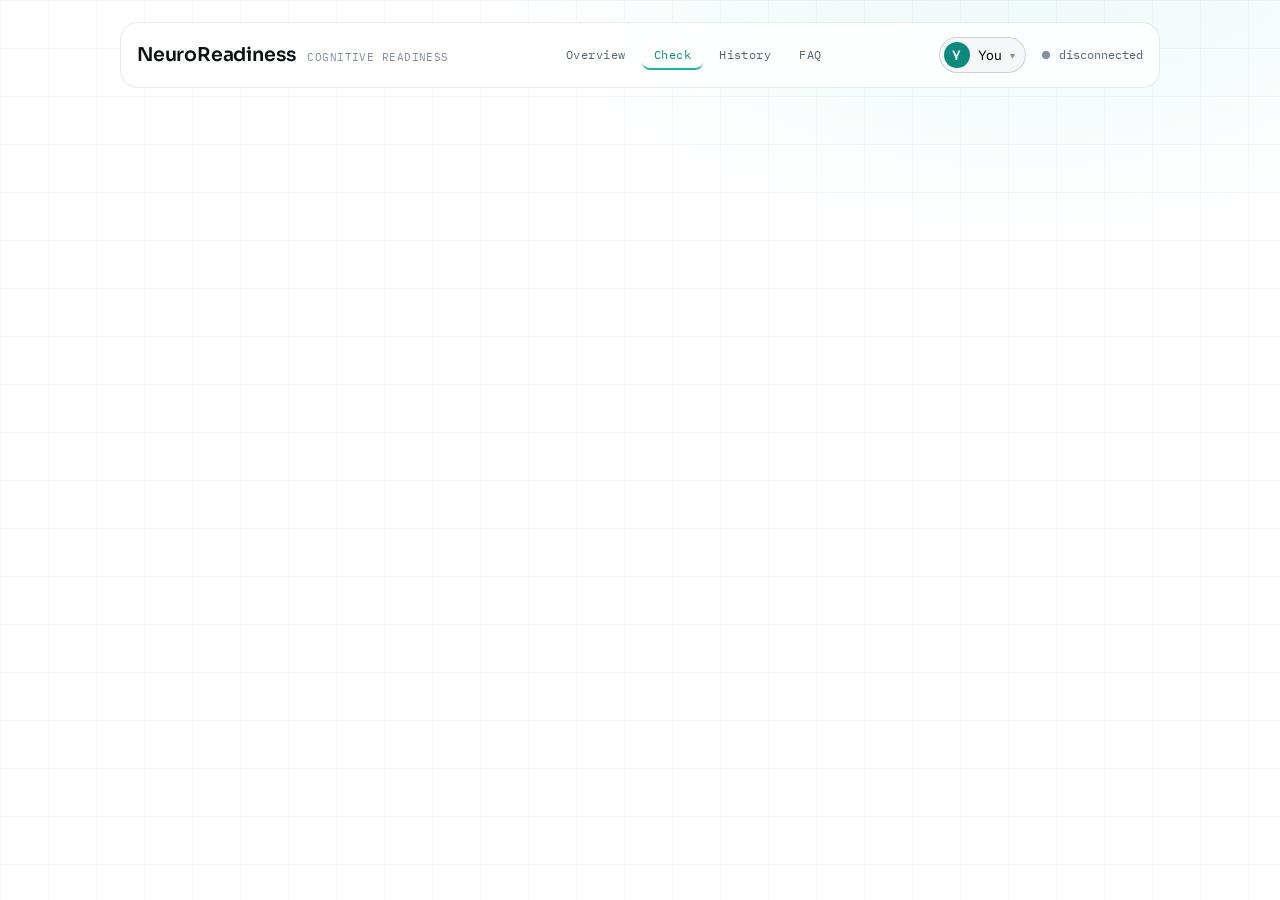
==== app.html @ 170d8a53 "Deploy: GSR arousal stream" ====
<!DOCTYPE html>
<html lang="en">
<head>
  <meta charset="UTF-8" />
  <meta name="viewport" content="width=device-width, initial-scale=1.0" />
  <title>NeuroReadiness — Readiness Check</title>
  <meta name="description" content="A browser cognitive-readiness instrument with three short tasks, physiological context, and a data-confidence gate. Not a medical device." />
  <link rel="preconnect" href="https://fonts.googleapis.com" />
  <link rel="preconnect" href="https://fonts.gstatic.com" crossorigin />
  <link href="https://fonts.googleapis.com/css2?family=Inter:wght@400;500;600&family=Sora:wght@500;600;700;800&family=IBM+Plex+Mono:wght@400;500&display=swap" rel="stylesheet" />
  <link rel="stylesheet" href="css/styles.css" />
  <!-- PWA: installable + offline. Harmless on file:// (SW only registers over http/https). -->
  <link rel="manifest" href="manifest.webmanifest" />
  <meta name="theme-color" content="#ffffff" />
  <link rel="icon" href="icons/icon.svg" type="image/svg+xml" />
  <link rel="apple-touch-icon" href="icons/icon.svg" />
  <meta name="apple-mobile-web-app-capable" content="yes" />
  <meta name="apple-mobile-web-app-status-bar-style" content="default" />
  <meta name="apple-mobile-web-app-title" content="NeuroReadiness" />
</head>
<body>
  <div class="app">

    <!-- Top bar -->
    <header class="topbar">
      <button class="brand" data-nav="overview" title="Overview">
        <h1>NeuroReadiness</h1>
        <span class="tag">cognitive readiness</span>
      </button>
      <nav class="topnav">
        <button class="nav-link" data-nav="overview">Overview</button>
        <button class="nav-link active" data-nav="check">Check</button>
        <button class="nav-link" data-nav="history">History</button>
        <button class="nav-link" data-nav="faq">FAQ</button>
      </nav>
      <div class="topbar-right">
        <div class="profile-ctl">
          <button class="profile-chip" id="profile-chip">
            <span class="avatar" id="profile-avatar">Y</span>
            <span class="profile-chip-name" id="profile-name">You</span>
            <span class="caret">▾</span>
          </button>
          <div class="profile-menu hidden" id="profile-menu">
            <div class="profile-menu-head">Who's being measured?</div>
            <div class="profile-list" id="profile-list"></div>
            <div class="profile-menu-actions">
              <button class="profile-menu-item" id="add-profile-btn">+ Add person</button>
              <button class="profile-menu-item" id="guest-mode-btn">Guest run · won't be saved</button>
            </div>
          </div>
        </div>
        <div class="sensor-status">
          <span class="sensor-dot" id="sensor-dot"></span>
          <span id="sensor-label">disconnected</span>
        </div>
      </div>
    </header>

    <!-- Live console (visible during capture + tasks) -->
    <section class="console hidden" id="console">
      <div class="wave-wrap">
        <span class="wave-label">PPG · AC component</span>
        <canvas id="wave"></canvas>
        <span class="motion-badge hidden" id="motion-badge">⚠ motion</span>
      </div>
      <div class="readouts">
        <div class="readout">
          <div class="r-label">Heart rate</div>
          <div class="r-value"><span id="live-hr">—</span><span class="r-unit">bpm</span></div>
        </div>
        <div class="readout">
          <div class="r-label">RMSSD proxy</div>
          <div class="r-value"><span id="live-rmssd">—</span><span class="r-unit">ms</span></div>
        </div>
        <div class="readout">
          <div class="r-label">Perfusion idx</div>
          <div class="r-value"><span id="live-pi">—</span><span class="r-unit">%</span></div>
        </div>
        <div class="readout">
          <div class="r-label">Arousal proxy</div>
          <div class="r-value"><span id="live-gsr">—</span><span class="r-unit">/100</span></div>
        </div>
        <div class="readout">
          <div class="r-label">Signal score</div>
          <div class="r-value"><span id="live-q">—</span><span class="r-unit">/100</span></div>
        </div>
        <div class="q-meter">
          <div class="r-label"><span>Data confidence (live)</span><button class="btn btn-ghost" id="sim-motion" style="padding:2px 10px;font-size:11px;">simulate motion</button></div>
          <div class="q-meter-track"><div class="q-meter-fill warn" id="q-meter-fill" style="width:0%"></div></div>
        </div>
      </div>
    </section>

    <!-- SCREEN: overview / landing -->
    <section class="screen hidden" id="screen-overview">
      <div class="hero">
        <div class="hero-eyebrow">cognitive-readiness instrument · runs in your browser</div>
        <h2 class="hero-title">Know whether your head is actually in the game.</h2>
        <p class="hero-lede">
          Three short cognitive tasks plus a pulse sensor, fused into readiness scores —
          and, before anything else, a <strong>data-confidence</strong> score that tells you
          how much to trust the rest. A number from a bad signal is worse than no number at all.
        </p>
        <div class="hero-actions">
          <button class="btn btn-primary" data-nav="check">Run a check</button>
          <button class="btn btn-ghost" data-nav="faq">How it works</button>
        </div>
        <div class="hero-note" id="source-privacy-note">No account, no upload: session data stays on your device.</div>
      </div>

      <div class="loop-grid">
        <div class="loop-card">
          <div class="loop-num">1</div>
          <h3>Check your fit</h3>
          <p>Place the sensor; the session refuses to start until the live signal holds clean for a few seconds. Bad placement never becomes a bad score.</p>
        </div>
        <div class="loop-card">
          <div class="loop-num">2</div>
          <h3>Run three tasks</h3>
          <p>PVT (reaction time), Stroop (inhibition), 2-back (working memory) — a few minutes total — while heart rate, an HRV proxy and electrodermal arousal context are captured.</p>
        </div>
        <div class="loop-card">
          <div class="loop-num">3</div>
          <h3>Read the trend</h3>
          <p>Scores save per person and chart over time against your own baseline. The value compounds: the more you log, the more it tells you about you.</p>
        </div>
      </div>

      <div class="thesis card">
        <h3>The honesty is the product</h3>
        <p>
          NeuroReadiness measures cognition and peripheral physiology. It does
          <strong>not</strong> measure cerebral blood flow, it is <strong>not a medical device</strong>,
          and it never claims either. When a signal is uncertain the interface visibly distrusts
          itself — the console desaturates and the waveform turns amber — and the confidence score
          drops rather than the app pretending. The experimental temple placement is superficial
          skin perfusion only, and is confidence-capped on purpose.
        </p>
        <button class="link-btn" data-nav="faq">Read what each test can and can't tell you →</button>
      </div>
    </section>

    <!-- SCREEN: setup -->
    <section class="screen hidden" id="screen-setup">
      <div class="card">
        <h2 class="screen-title">Set up a session</h2>
        <p class="screen-lede">
          NeuroReadiness benchmarks alertness, cognitive control and working memory with three short tasks,
          while PPG, motion and GSR data provide physiological context. Pick a sensor placement to begin.
          <strong id="source-mode-label">Simulated demo mode.</strong>
          <span id="source-mode-detail">Synthetic sensor data will demonstrate the complete workflow.</span>
        </p>

        <div class="mode-row">
          <button class="mode-btn" data-mode="finger">
            <div class="m-title">Finger PPG</div>
            <div class="m-desc">Standard placement. Strong, clean pulse signal — the reliable default.</div>
          </button>
          <button class="mode-btn" data-mode="temple">
            <div class="m-title">Temple PPG · experimental</div>
            <div class="m-desc">Forehead/temple placement. Weak superficial perfusion only — not cerebral blood flow.</div>
          </button>
        </div>

        <div class="warning hidden" id="temple-warning">
          <strong>Honesty note:</strong> temple/forehead PPG measures <em>superficial skin perfusion</em>, not
          cerebral blood flow. It is noisy and unvalidated, so the session caps data confidence accordingly.
          Included as an exploratory mode, clearly labelled.
        </div>

        <div class="subject-line" id="subject-line">
          Checking for <strong id="subject-name">You</strong>
          <button class="link-btn" id="subject-switch">switch person</button>
        </div>

        <div class="btn-row">
          <button class="btn btn-primary" id="connect-btn">Start demo &amp; check fit</button>
          <a class="btn btn-ghost" href="sensor-setup.html">Sensor setup</a>
        </div>
      </div>
    </section>

    <!-- SCREEN: fit check (signal-quality gate) -->
    <section class="screen hidden" id="screen-fit">
      <div class="card">
        <h2 class="screen-title">Check your fit</h2>
        <p class="screen-lede">
          Position the sensor and hold still. We only start once the signal is clean and stable —
          a readiness number from a bad signal is worse than no number at all.
        </p>

        <div class="fit-layout">
          <div class="placement-guide" id="placement-guide"></div>

          <div class="fit-gate-wrap">
            <div class="fit-status bad" id="fit-status">
              <div class="fit-status-dot"></div>
              <div class="fit-gate-label" id="fit-gate-label">Acquiring a clean signal…</div>
            </div>
            <div class="fit-gate-track"><div class="fit-gate-fill" id="fit-gate-fill" style="width:0%"></div></div>
            <p class="fit-hint">Watch the waveform above — it turns amber and the console dims when the signal can't be trusted.</p>
          </div>
        </div>

        <div class="btn-row">
          <button class="btn btn-primary" id="fit-continue" disabled>Start baseline</button>
          <button class="btn btn-ghost" id="fit-back">Back</button>
        </div>
      </div>
    </section>

    <!-- SCREEN: baseline -->
    <section class="screen hidden" id="screen-baseline">
      <div class="card">
        <h2 class="screen-title">Resting baseline</h2>
        <p class="screen-lede">
          Sit still and breathe normally while we capture a resting reference. The cognitive tasks are
          later compared against this to estimate physiological load. Keep the sensor steady.
        </p>

        <div class="field-row">
          <label for="baseline-dur">Baseline duration</label>
          <select id="baseline-dur">
            <option value="15">15 s (quick demo)</option>
            <option value="30">30 s</option>
            <option value="60" selected>60 s (full)</option>
          </select>
        </div>

        <div class="baseline-wrap">
          <div class="baseline-ring" id="baseline-ring">
            <div class="inner">
              <div>
                <div class="count" id="baseline-count">60</div>
                <div class="count-label">seconds</div>
              </div>
            </div>
          </div>
          <div class="btn-row">
            <button class="btn btn-primary" id="baseline-start">Start baseline</button>
            <button class="btn btn-ghost" id="baseline-skip">Skip to tasks</button>
          </div>
        </div>
      </div>
    </section>

    <!-- SCREEN: tasks -->
    <section class="screen hidden" id="screen-tasks">
      <div class="task-progress">
        <div class="task-pips">
          <div class="task-pip"></div>
          <div class="task-pip"></div>
          <div class="task-pip"></div>
        </div>
        <span id="task-phase">Preparing…</span>
      </div>
      <div class="task-stage" id="task-stage"></div>
    </section>

    <!-- SCREEN: results -->
    <section class="screen hidden" id="screen-results">
      <div class="card">
        <h2 class="screen-title">Readiness summary</h2>
        <p class="screen-lede">Heuristic readouts from this session. Read the confidence panel first — it gates everything below it.</p>

        <div class="confidence-panel warn" id="confidence-panel">
          <div class="confidence-figure">
            <div class="big" id="confidence-value">—</div>
            <div class="lbl">data confidence</div>
          </div>
          <div class="confidence-body">
            <h3>How much to trust this session</h3>
            <div class="why" id="confidence-why">—</div>
            <ul id="confidence-notes"></ul>
          </div>
        </div>

        <div class="context-panel hidden" id="arousal-context">
          <div class="context-kicker">Experimental context · electrodermal arousal</div>
          <div class="context-text" id="arousal-context-text">—</div>
        </div>

        <div class="score-grid" id="score-grid"></div>

        <div class="save-row" id="save-row">
          <div class="save-status" id="save-status">Saved to <span id="save-profile">history</span></div>
          <div class="tag-picker" id="tag-picker">
            <span class="tag-label">Tag this session:</span>
            <button class="tag-chip" data-tag="good sleep">good sleep</button>
            <button class="tag-chip" data-tag="slept badly">slept badly</button>
            <button class="tag-chip" data-tag="caffeine">caffeine</button>
            <button class="tag-chip" data-tag="post-workout">post-workout</button>
            <button class="tag-chip" data-tag="stressed">stressed</button>
          </div>
        </div>

        <div class="results-footer">
          <span id="session-stats">—</span>
          <div class="btn-row">
            <button class="btn" id="export-btn">Export CSV</button>
            <button class="btn" id="view-history-btn">View history</button>
            <button class="btn btn-primary" id="restart-btn">New session</button>
          </div>
        </div>

        <div class="disclaimer">
          <strong>Not a medical device.</strong> NeuroReadiness produces heuristic performance proxies from
          reaction-time tasks and photoplethysmography. It does not measure cerebral blood flow, diagnose any
          condition, or provide medical advice. Scores are relative indicators for self-tracking and product
          exploration only. Temple-mode PPG reflects superficial perfusion, not brain hemodynamics. GSR is an
          electrodermal arousal proxy, not an emotion reader or stress diagnosis.
        </div>
      </div>
    </section>

    <!-- SCREEN: history -->
    <section class="screen hidden" id="screen-history">
      <div class="card">
        <div class="history-top">
          <div>
            <h2 class="screen-title">History</h2>
            <p class="history-sub"><span id="history-profile">—</span> · <span id="history-count">—</span></p>
          </div>
          <div class="btn-row">
            <button class="btn btn-ghost" id="history-export">Export data</button>
            <button class="btn btn-ghost" id="history-import-btn">Import</button>
            <input type="file" id="history-import" accept="application/json" class="hidden" />
            <button class="btn btn-ghost" id="history-clear">Clear all</button>
          </div>
        </div>

        <div id="history-empty" class="history-empty hidden">
          <p>No sessions recorded yet.</p>
          <p class="muted">Run a check and your readiness will start charting here — daily use builds your personal baseline.</p>
          <button class="btn btn-primary" id="history-start-check">Run your first check</button>
        </div>

        <div id="history-content" class="hidden">
          <div class="headline">
            <div class="headline-main">
              <div class="headline-value" id="headline-value">—</div>
              <div class="headline-label">readiness</div>
            </div>
            <div class="headline-info">
              <div class="headline-delta neutral" id="headline-delta">—</div>
              <div class="headline-when" id="headline-when">—</div>
            </div>
          </div>

          <div class="chart-wrap">
            <div class="chart-header">
              <div class="metric-tabs" id="metric-tabs"></div>
              <span class="chart-better" id="chart-better"></span>
            </div>
            <div id="history-chart"></div>
          </div>

          <h3 class="log-title">Session log</h3>
          <div class="history-log" id="history-log"></div>
        </div>
      </div>
    </section>

    <!-- SCREEN: FAQ / about the science -->
    <section class="screen hidden" id="screen-faq">
      <div class="card">
        <h2 class="screen-title">FAQ &amp; about the science</h2>
        <p class="screen-lede">What each test measures, what it categorically can't do, and why this is built the way it is.</p>

        <div class="faq">
          <details open>
            <summary>What does it actually measure?</summary>
            <p>Three cognitive tasks and two physiological proxies:</p>
            <ul>
              <li><strong>PVT</strong> (psychomotor vigilance) — reaction time and sustained attention; lapses are the classic fatigue signature.</li>
              <li><strong>Stroop</strong> — response inhibition / cognitive control, from the slowdown on incongruent colour-word trials.</li>
              <li><strong>2-back</strong> — working memory, scored as d′ (sensitivity), so guessing doesn't inflate it.</li>
              <li><strong>Heart rate &amp; RMSSD proxy</strong> — from PPG inter-beat intervals. On PPG this is strictly <em>pulse-rate variability</em>, so it's labelled "proxy" throughout.</li>
              <li><strong>Electrodermal arousal</strong> — from the GSR sensor. It helps separate fatigue-like dips from elevated sympathetic activation, but it is not emotion detection.</li>
            </ul>
          </details>

          <details>
            <summary>What can it <em>not</em> do?</summary>
            <p>
              It does not measure cerebral blood flow, brain activity, or anything neurological.
              It is <strong>not a medical device</strong>: no diagnosis, no medical advice. Scores are
              relative, heuristic indicators for self-tracking and product exploration — useful against
              your own history, not as a clinical number.
            </p>
          </details>

          <details>
            <summary>What's the "temple" placement, and why is it capped?</summary>
            <p>
              An experimental forehead/temple sensor position. Even there, PPG reflects
              <strong>superficial skin perfusion only</strong> — not brain hemodynamics. It is noisier and
              unvalidated, so the app lowers data confidence for temple sessions rather than overclaiming.
              It's included, clearly labelled, because honest exploration beats a hidden limitation.
            </p>
          </details>

          <details>
            <summary>Why an active test instead of passive tracking?</summary>
            <p>
              Passive wearables infer state while you do nothing. An active check measures the thing you
              actually care about — current performance — directly, and gives a clean, repeatable
              baseline-vs-load comparison in a few minutes. It's a deliberate instrument reading, not an
              ambient guess.
            </p>
          </details>

          <details>
            <summary>What is the data-confidence score?</summary>
            <p>
              The score that gates all the others. It folds in signal quality, motion-clean fraction,
              task completion, and placement mode. A readiness number from a bad signal is worse than no
              number, so the interface shows when it distrusts its own data — the live console desaturates
              and the waveform turns amber the moment perfusion drops or motion is detected.
            </p>
          </details>

          <details>
            <summary>Where does my data go?</summary>
            <p>
              Nowhere. Everything is stored locally in your browser (IndexedDB), per person. There is no
              account and no upload. You can export or import your history as JSON for backup or device
              migration from the History page. Storage is unreliable on <code>file://</code>, so the hosted
              (and installable) version is the real home for a stateful, daily product.
            </p>
          </details>

          <details>
            <summary>Can I install it?</summary>
            <p>
              Yes — it's a PWA. On the hosted version your browser will offer "Install" (or "Add to Home
              Screen"); it then runs offline with its own icon, no app store, no fee. The
              double-click-the-file demo still works for a quick look, just without reliable storage.
            </p>
          </details>
        </div>

        <div class="disclaimer">
          <strong>Not a medical device.</strong> NeuroReadiness produces heuristic performance proxies from
          reaction-time tasks and photoplethysmography. It does not measure cerebral blood flow, diagnose any
          condition, or provide medical advice. Electrodermal data is an arousal proxy only.
        </div>

        <div class="btn-row">
          <button class="btn btn-primary" data-nav="check">Run a check</button>
        </div>
      </div>
    </section>

  </div>

  <!-- Classic scripts share the global NR namespace; no build step. -->
  <script src="js/util.js"></script>
  <script src="js/sensor.js"></script>
  <script src="js/ppg.js"></script>
  <script src="js/motion.js"></script>
  <script src="js/gsr.js"></script>
  <script src="js/tasks.js"></script>
  <script src="js/scores.js"></script>
  <script src="js/csv.js"></script>
  <script src="js/store.js"></script>
  <script src="js/history.js"></script>
  <script src="js/app.js"></script>

  <!-- PWA service worker. Only registers over http/https (a secure context),
       so the file:// double-click demo is unaffected. -->
  <script>
    if ("serviceWorker" in navigator && location.protocol.startsWith("http")) {
      window.addEventListener("load", () => {
        navigator.serviceWorker.register("sw.js").catch((e) =>
          console.warn("[NR] service worker registration failed", e)
        );
      });
    }
  </script>
</body>
</html>
---- css/styles.css ----
/* =============================================================
   NeuroReadiness — styles.css
   Light premium-instrument direction shared with the marketing site.
   Palette is a tight functional system: teal = trusted signal, blue =
   physiology accent, amber = uncertain signal quality, red = errors.
   Type: Sora (display), Inter (UI), IBM Plex Mono (numeric readouts).
   Signature: the live console desaturates + the trace turns amber the
   moment signal quality drops. The UI shows when it distrusts itself.
   ============================================================= */

:root {
  --bg: #ffffff;
  --bg-2: #f5f7f9;
  --bg-3: #eef2f5;
  --panel: #ffffff;
  --panel-2: #f5f7f9;
  --line: rgba(12, 17, 22, 0.09);
  --line-strong: rgba(12, 17, 22, 0.16);
  --ink: #0c1116;
  --ink-2: #1f2a33;
  --muted: #56636e;
  --muted-2: #828f9b;
  --teal: #14b8a6;
  --teal-ink: #0d8a7d;
  --teal-deep: #0b6e63;
  --teal-dim: rgba(20, 184, 166, 0.12);
  --blue: #2563eb;
  --blue-dim: rgba(37, 99, 235, 0.10);
  --amber: #b45f06;
  --amber-bright: #d97706;
  --amber-dim: rgba(217, 119, 6, 0.12);
  --red: #c0362c;
  --red-dim: rgba(192, 54, 44, 0.12);
  --radius: 16px;
  --mono: "IBM Plex Mono", ui-monospace, "SF Mono", Menlo, monospace;
  --display: "Sora", system-ui, sans-serif;
  --body: "Inter", system-ui, -apple-system, sans-serif;
}

* { box-sizing: border-box; margin: 0; padding: 0; }

html { -webkit-text-size-adjust: 100%; }

body {
  font-family: var(--body);
  background:
    radial-gradient(900px 560px at 80% -12%, rgba(20, 184, 166, 0.10), transparent 62%),
    linear-gradient(rgba(12, 17, 22, 0.035) 1px, transparent 1px),
    linear-gradient(90deg, rgba(12, 17, 22, 0.035) 1px, transparent 1px),
    var(--bg);
  background-size: auto, 48px 48px, 48px 48px, auto;
  color: var(--ink);
  min-height: 100vh;
  line-height: 1.5;
  -webkit-font-smoothing: antialiased;
}

.hidden { display: none !important; }
.muted { color: var(--muted); }

kbd {
  font-family: var(--mono);
  font-size: 0.82em;
  background: var(--bg-2);
  border: 1px solid var(--line-strong);
  border-bottom-width: 2px;
  border-radius: 5px;
  padding: 1px 6px;
  color: var(--ink);
}

/* ---- Shell --------------------------------------------------------------- */
.app {
  max-width: 1080px;
  margin: 0 auto;
  padding: 22px 20px 60px;
}

.topbar {
  display: flex;
  align-items: center;
  justify-content: space-between;
  background: rgba(255, 255, 255, 0.84);
  backdrop-filter: saturate(180%) blur(14px);
  -webkit-backdrop-filter: saturate(180%) blur(14px);
  border: 1px solid var(--line);
  border-radius: 18px;
  padding: 14px 16px;
  border-bottom: 1px solid var(--line);
  margin-bottom: 26px;
  flex-wrap: wrap;
  gap: 12px;
}

.brand { display: flex; align-items: baseline; gap: 12px; background: none; border: none; padding: 0; cursor: pointer; text-align: left; color: inherit; }
.brand:hover h1 { color: var(--teal-ink); }
.brand h1 {
  font-family: var(--display);
  font-size: 19px;
  font-weight: 600;
  letter-spacing: -0.01em;
}
.brand .tag {
  font-family: var(--mono);
  font-size: 11px;
  color: var(--muted-2);
  letter-spacing: 0.04em;
  text-transform: uppercase;
}

.sensor-status {
  display: flex;
  align-items: center;
  gap: 9px;
  font-family: var(--mono);
  font-size: 12px;
  color: var(--muted);
}
.sensor-dot {
  width: 8px; height: 8px; border-radius: 50%;
  background: var(--muted-2);
  box-shadow: 0 0 0 0 transparent;
  transition: all 0.3s;
}
.sensor-dot.on {
  background: var(--teal);
  box-shadow: 0 0 0 4px var(--teal-dim);
  animation: pulse 2s infinite;
}
@keyframes pulse {
  0%, 100% { opacity: 1; } 50% { opacity: 0.5; }
}

/* ---- Live console -------------------------------------------------------- */
.console {
  background: rgba(255, 255, 255, 0.94);
  border: 1px solid var(--line);
  border-radius: var(--radius);
  padding: 16px;
  margin-bottom: 26px;
  display: grid;
  grid-template-columns: 1.6fr 1fr;
  gap: 16px;
  position: relative;
  box-shadow: 0 1px 2px rgba(12,17,22,0.04), 0 26px 60px -34px rgba(12,17,22,0.30);
  transition: filter 0.4s, opacity 0.4s, border-color 0.3s, box-shadow 0.3s;
}
/* SIGNATURE: low confidence desaturates the whole console. */
.console.low-confidence {
  filter: saturate(0.42);
  border-color: rgba(217, 119, 6, 0.44);
  box-shadow: 0 1px 2px rgba(12,17,22,0.04), 0 24px 56px -34px rgba(217,119,6,0.38);
}
.console.low-confidence::after {
  content: "LOW SIGNAL CONFIDENCE";
  position: absolute; top: 10px; right: 14px;
  font-family: var(--mono); font-size: 10px; letter-spacing: 0.12em;
  color: var(--amber); opacity: 0.95;
}

.wave-wrap { position: relative; }
.wave-wrap .wave-label {
  position: absolute; top: 8px; left: 10px;
  font-family: var(--mono); font-size: 10px; letter-spacing: 0.1em;
  color: var(--muted-2); text-transform: uppercase;
}
#wave {
  width: 100%; height: 180px; display: block;
  background:
    linear-gradient(rgba(12,17,22,0.035) 1px, transparent 1px),
    linear-gradient(90deg, rgba(12,17,22,0.035) 1px, transparent 1px),
    var(--bg);
  background-size: 36px 36px;
  border-radius: 10px;
  border: 1px solid var(--line);
}
.motion-badge {
  position: absolute; bottom: 10px; left: 10px;
  font-family: var(--mono); font-size: 10px; letter-spacing: 0.08em;
  color: var(--amber); background: var(--amber-dim);
  border: 1px solid var(--amber); border-radius: 6px;
  padding: 2px 7px;
}

.readouts { display: grid; grid-template-columns: 1fr 1fr; gap: 10px; align-content: start; }
.readout {
  background: var(--panel);
  border: 1px solid var(--line);
  border-radius: 10px;
  padding: 11px 12px;
}
.readout .r-label {
  font-family: var(--mono); font-size: 10px; letter-spacing: 0.07em;
  color: var(--muted); text-transform: uppercase;
}
.readout .r-value {
  font-family: var(--mono); font-size: 26px; font-weight: 500;
  margin-top: 2px; line-height: 1;
}
.readout .r-unit { font-size: 12px; color: var(--muted); margin-left: 3px; }

.q-meter {
  grid-column: 1 / -1;
  background: var(--panel);
  border: 1px solid var(--line);
  border-radius: 10px;
  padding: 11px 12px;
}
.q-meter .r-label { display: flex; justify-content: space-between; }
.q-meter-track {
  height: 8px; border-radius: 4px;
  background: var(--bg-3);
  margin-top: 9px; overflow: hidden;
}
.q-meter-fill { height: 100%; border-radius: 4px; transition: width 0.3s, background 0.3s; }
.q-meter-fill.good { background: var(--teal); }
.q-meter-fill.warn { background: var(--amber); }
.q-meter-fill.bad { background: var(--red); }

/* ---- Cards / screens ----------------------------------------------------- */
.card {
  background: var(--panel);
  border: 1px solid var(--line);
  border-radius: var(--radius);
  padding: 30px;
  box-shadow: 0 1px 2px rgba(12,17,22,0.04), 0 24px 54px -38px rgba(12,17,22,0.30);
}
.screen { animation: fade 0.4s ease; }
@keyframes fade { from { opacity: 0; transform: translateY(6px); } to { opacity: 1; transform: none; } }

h2.screen-title {
  font-family: var(--display);
  font-size: 26px; font-weight: 600; letter-spacing: -0.015em;
  margin-bottom: 8px;
}
.screen-lede { color: var(--muted); max-width: 62ch; margin-bottom: 26px; }

/* Setup */
.mode-row { display: flex; gap: 12px; margin-bottom: 14px; flex-wrap: wrap; }
.mode-btn {
  flex: 1; min-width: 200px;
  text-align: left; cursor: pointer;
  background: var(--panel);
  border: 1px solid var(--line);
  border-radius: 12px;
  padding: 16px;
  color: var(--ink);
  transition: border-color 0.2s, background 0.2s;
}
.mode-btn:hover { border-color: var(--line-strong); }
.mode-btn.active { border-color: var(--teal); background: var(--teal-dim); }
.mode-btn .m-title { font-family: var(--display); font-weight: 600; font-size: 15px; }
.mode-btn .m-desc { font-size: 12.5px; color: var(--muted); margin-top: 4px; }

.warning {
  background: var(--amber-dim);
  border: 1px solid var(--amber);
  border-radius: 10px;
  padding: 12px 14px;
  font-size: 13px;
  color: var(--ink-2);
  margin-bottom: 22px;
}
.warning strong { color: var(--amber); }

.field-row { display: flex; align-items: center; gap: 12px; margin: 18px 0 26px; }
.field-row label { font-size: 13.5px; color: var(--muted); }
select {
  font-family: var(--mono); font-size: 13px;
  background: var(--panel); color: var(--ink);
  border: 1px solid var(--line-strong); border-radius: 8px;
  padding: 8px 12px;
}

/* Buttons */
.btn {
  font-family: var(--body); font-size: 14px; font-weight: 600;
  border: 1px solid var(--line-strong); border-radius: 10px;
  padding: 12px 22px; cursor: pointer;
  background: var(--panel); color: var(--ink);
  transition: transform 0.1s, border-color 0.2s, background 0.2s;
}
.btn:hover { border-color: var(--teal-ink); }
.btn:active { transform: translateY(1px); }
.btn:disabled { opacity: 0.4; cursor: not-allowed; }
.btn-primary { background: var(--teal-ink); color: #fff; border-color: var(--teal-ink); box-shadow: 0 6px 18px rgba(13,138,125,0.24); }
.btn-primary:hover { background: var(--teal-deep); border-color: var(--teal-deep); }
.btn-ghost { background: transparent; }
.btn-row { display: flex; gap: 12px; flex-wrap: wrap; margin-top: 8px; }

/* Baseline */
.baseline-wrap { display: flex; flex-direction: column; align-items: center; gap: 22px; padding: 14px 0; }
.baseline-ring {
  width: 180px; height: 180px; border-radius: 50%;
  display: grid; place-items: center;
  background: conic-gradient(var(--teal) 0%, var(--bg-3) 0%);
}
.baseline-ring .inner {
  width: 150px; height: 150px; border-radius: 50%;
  background: var(--panel);
  display: grid; place-items: center; text-align: center;
}
.baseline-ring .count { font-family: var(--mono); font-size: 44px; line-height: 1; }
.baseline-ring .count-label { font-family: var(--mono); font-size: 11px; color: var(--muted); letter-spacing: 0.08em; }

/* ---- Task stage ---------------------------------------------------------- */
.task-progress { display: flex; align-items: center; gap: 14px; margin-bottom: 20px; }
.task-pips { display: flex; gap: 6px; }
.task-pip { width: 28px; height: 4px; border-radius: 2px; background: var(--line-strong); transition: background 0.3s; }
.task-pip.active { background: var(--teal); }
.task-pip.done { background: var(--teal); opacity: 0.5; }
#task-phase { font-family: var(--mono); font-size: 12px; color: var(--muted); letter-spacing: 0.04em; }

.task-stage {
  min-height: 420px;
  display: grid; place-items: center;
  background: var(--panel);
  border: 1px solid var(--line);
  border-radius: var(--radius);
  padding: 30px;
  position: relative;
}

.task-instructions { max-width: 52ch; text-align: center; }
.task-instructions h3 { font-family: var(--display); font-size: 22px; margin-bottom: 14px; }
.task-instructions .task-body { color: var(--muted); margin-bottom: 26px; }
.task-instructions .task-body p { margin-bottom: 10px; }

.countdown { font-family: var(--mono); font-size: 96px; color: var(--teal); animation: pop 0.65s ease; }
@keyframes pop { from { transform: scale(0.6); opacity: 0; } to { transform: scale(1); opacity: 1; } }

.task-counter { position: absolute; bottom: 16px; right: 20px; font-family: var(--mono); font-size: 12px; color: var(--muted-2); }

/* PVT */
.pvt-arena { width: 100%; height: 100%; display: grid; place-items: center; cursor: pointer; outline: none; }
.pvt-counter {
  font-family: var(--mono); font-size: 70px; font-weight: 500;
  width: 320px; height: 200px; border-radius: 16px;
  display: grid; place-items: center;
  border: 2px solid var(--line-strong);
  color: var(--muted-2);
  transition: all 0.15s;
}
.pvt-counter.waiting { font-size: 40px; }
.pvt-counter.active { border-color: var(--teal); color: var(--teal-ink); background: var(--teal-dim); }
.pvt-counter.lapse { border-color: var(--red); color: var(--red); background: var(--red-dim); }
.pvt-counter.error { border-color: var(--red); color: var(--red); background: var(--red-dim); font-size: 40px; }

/* Stroop */
.stroop-arena { width: 100%; display: grid; place-items: center; gap: 34px; }
.stroop-word { font-family: var(--display); font-size: 78px; font-weight: 700; letter-spacing: 0.02em; }
.stroop-options { display: grid; grid-template-columns: repeat(4, 1fr); gap: 12px; width: 100%; max-width: 520px; }
.stroop-btn {
  font-family: var(--body); font-weight: 600; font-size: 14px;
  padding: 16px 10px; border-radius: 10px; cursor: pointer;
  background: var(--panel-2); color: var(--ink);
  border: 1px solid var(--line-strong);
  display: flex; flex-direction: column; align-items: center; gap: 8px;
  transition: all 0.15s;
}
.stroop-btn .key {
  font-family: var(--mono); font-size: 11px; color: var(--muted);
  border: 1px solid var(--line); border-radius: 4px; padding: 1px 6px;
}
.stroop-btn:hover { border-color: var(--line-strong); transform: translateY(-1px); }
.stroop-btn.correct { border-color: var(--teal); background: var(--teal-dim); }
.stroop-btn.wrong { border-color: var(--red); background: var(--red-dim); }

/* 2-back */
.nback-arena { width: 100%; display: grid; place-items: center; gap: 34px; }
.nback-letter {
  font-family: var(--mono); font-size: 120px; font-weight: 500;
  width: 200px; height: 200px; border-radius: 18px;
  display: grid; place-items: center;
  border: 2px solid var(--line-strong);
  transition: all 0.12s;
}
.nback-letter.pressed { border-color: var(--teal); background: var(--teal-dim); color: var(--teal-ink); }

/* ---- Results ------------------------------------------------------------- */
.confidence-panel {
  border-radius: var(--radius);
  border: 1px solid var(--line-strong);
  padding: 22px 24px;
  margin-bottom: 24px;
  display: grid;
  grid-template-columns: auto 1fr;
  gap: 24px;
  align-items: center;
}
.confidence-panel.good { background: var(--teal-dim); border-color: var(--teal); }
.confidence-panel.warn { background: var(--amber-dim); border-color: var(--amber); }
.confidence-panel.bad { background: var(--red-dim); border-color: var(--red); }
.confidence-figure { text-align: center; }
.confidence-figure .big { font-family: var(--mono); font-size: 58px; line-height: 1; font-weight: 500; }
.confidence-figure .lbl { font-family: var(--mono); font-size: 10px; letter-spacing: 0.1em; color: var(--muted); text-transform: uppercase; }
.confidence-body h3 { font-family: var(--display); font-size: 17px; margin-bottom: 4px; }
.confidence-body .why { font-family: var(--mono); font-size: 12px; color: var(--muted); margin-bottom: 8px; }
.confidence-body ul { list-style: none; display: flex; flex-direction: column; gap: 3px; }
.confidence-body li { font-size: 13px; color: var(--ink); padding-left: 16px; position: relative; }
.confidence-body li::before { content: "›"; position: absolute; left: 2px; color: var(--muted); }

.score-grid { display: grid; grid-template-columns: repeat(2, 1fr); gap: 14px; margin-bottom: 24px; }
.context-panel {
  border: 1px solid rgba(37,99,235,0.24);
  background: var(--blue-dim);
  border-radius: 12px;
  padding: 15px 18px;
  margin: -4px 0 20px;
}
.context-kicker {
  font-family: var(--mono);
  font-size: 10px;
  letter-spacing: 0.08em;
  text-transform: uppercase;
  color: var(--blue);
  margin-bottom: 5px;
}
.context-text { font-size: 13.5px; color: var(--ink-2); line-height: 1.55; }
.score-card {
  background: var(--panel);
  border: 1px solid var(--line);
  border-left-width: 3px;
  border-radius: 12px;
  padding: 16px 18px;
}
.score-card.good { border-left-color: var(--teal); }
.score-card.warn { border-left-color: var(--muted-2); }
.score-card.bad { border-left-color: var(--red); }
.score-card.na { border-left-color: var(--muted-2); }
.score-card-head { display: flex; justify-content: space-between; align-items: baseline; }
.score-label { font-family: var(--display); font-weight: 600; font-size: 15px; }
.score-sub { font-family: var(--mono); font-size: 10px; color: var(--muted-2); letter-spacing: 0.04em; }
.score-value { font-family: var(--mono); font-size: 42px; font-weight: 500; line-height: 1.1; margin: 8px 0; }
.score-max { font-size: 15px; color: var(--muted-2); }
.score-bar { height: 5px; background: var(--bg-3); border-radius: 3px; overflow: hidden; }
.score-bar-fill { height: 100%; background: var(--teal); border-radius: 3px; }
.score-card.warn .score-bar-fill { background: var(--muted-2); }
.score-card.bad .score-bar-fill { background: var(--red); }
.score-why { font-family: var(--mono); font-size: 11.5px; color: var(--muted); margin-top: 10px; }

.results-footer {
  display: flex; align-items: center; justify-content: space-between;
  gap: 16px; flex-wrap: wrap;
  padding-top: 20px; border-top: 1px solid var(--line);
}
#session-stats { font-family: var(--mono); font-size: 12px; color: var(--muted-2); }

.disclaimer {
  margin-top: 26px;
  font-size: 12px; color: var(--muted-2); line-height: 1.6;
  border: 1px dashed var(--line-strong); border-radius: 10px; padding: 14px 16px;
}
.disclaimer strong { color: var(--ink-2); }

/* ---- Responsive ---------------------------------------------------------- */
@media (max-width: 760px) {
  .console { grid-template-columns: 1fr; }
  .score-grid { grid-template-columns: 1fr; }
  .confidence-panel { grid-template-columns: 1fr; text-align: center; }
  .stroop-word { font-size: 56px; }
  .nback-letter { font-size: 90px; width: 160px; height: 160px; }
  .pvt-counter { width: 240px; }
}

@media (prefers-reduced-motion: reduce) {
  *, *::before, *::after { animation: none !important; transition: none !important; }
}

:focus-visible { outline: 2px solid var(--teal-ink); outline-offset: 2px; }

/* ============================================================
   Web app v2 — navigation, tags, history dashboard
   ============================================================ */

/* Top nav */
.topnav { display: flex; gap: 4px; }
.nav-link {
  font-family: var(--mono); font-size: 12px; letter-spacing: 0.04em;
  background: none; border: none; color: var(--muted);
  padding: 6px 12px; cursor: pointer; border-radius: 8px;
  border-bottom: 2px solid transparent;
}
.nav-link:hover { color: var(--ink); }
.nav-link.active { color: var(--teal-ink); border-bottom-color: var(--teal); }

/* Save row + context tags (results screen) */
.save-row {
  display: flex; align-items: center; justify-content: space-between;
  gap: 14px; flex-wrap: wrap;
  margin: 18px 0 6px; padding: 12px 14px;
  background: var(--bg-2); border: 1px solid var(--line); border-radius: 10px;
}
.save-status { font-family: var(--mono); font-size: 12px; color: var(--muted); }
.save-status #save-profile { color: var(--teal-ink); }
.tag-picker { display: flex; align-items: center; gap: 7px; flex-wrap: wrap; }
.tag-label { font-size: 12px; color: var(--muted-2); }
.tag-chip {
  font-family: var(--body); font-size: 12px; cursor: pointer;
  padding: 4px 11px; border-radius: 999px;
  background: var(--panel-2); color: var(--muted);
  border: 1px solid var(--line-strong); transition: all 0.15s;
}
.tag-chip:hover { color: var(--ink); }
.tag-chip.active { background: var(--teal-dim); border-color: var(--teal); color: var(--teal-ink); }

/* History header */
.history-top { display: flex; justify-content: space-between; align-items: flex-start; gap: 16px; flex-wrap: wrap; margin-bottom: 22px; }
.history-sub { font-family: var(--mono); font-size: 12px; color: var(--muted); margin-top: 4px; }
.history-empty { text-align: center; padding: 40px 0; }
.history-empty p { margin-bottom: 8px; }
.history-empty .btn { margin-top: 16px; }

/* Headline (latest vs baseline) */
.headline {
  display: flex; align-items: center; gap: 22px; flex-wrap: wrap;
  padding: 20px 22px; margin-bottom: 22px;
  background: var(--bg-2);
  border: 1px solid var(--line); border-radius: var(--radius);
}
.headline-main { text-align: center; }
.headline-value { font-family: var(--mono); font-size: 56px; line-height: 1; font-weight: 500; }
.headline-label { font-family: var(--mono); font-size: 10px; letter-spacing: 0.12em; text-transform: uppercase; color: var(--muted); margin-top: 4px; }
.headline-info { flex: 1; min-width: 200px; }
.headline-delta { font-family: var(--body); font-size: 15px; font-weight: 600; }
.headline-delta.good { color: var(--teal-ink); }
.headline-delta.bad { color: var(--red); }
.headline-delta.neutral { color: var(--muted); font-weight: 500; font-size: 13px; }
.headline-when { font-family: var(--mono); font-size: 11px; color: var(--muted-2); margin-top: 6px; }

/* Chart */
.chart-wrap { margin-bottom: 26px; }
.chart-header { display: flex; justify-content: space-between; align-items: center; gap: 12px; margin-bottom: 10px; flex-wrap: wrap; }
.metric-tabs { display: flex; gap: 4px; flex-wrap: wrap; }
.metric-tab {
  font-family: var(--mono); font-size: 11px; cursor: pointer;
  padding: 5px 11px; border-radius: 7px;
  background: var(--panel-2); color: var(--muted);
  border: 1px solid var(--line); transition: all 0.15s;
}
.metric-tab:hover { color: var(--ink); }
.metric-tab.active { background: var(--teal-dim); border-color: var(--teal); color: var(--teal-ink); }
.chart-better { font-family: var(--mono); font-size: 10px; letter-spacing: 0.06em; color: var(--muted-2); text-transform: uppercase; }

#history-chart svg.chart { width: 100%; height: auto; display: block; background: var(--panel); border: 1px solid var(--line); border-radius: 10px; }
.chart-grid { stroke: rgba(12,17,22,0.06); stroke-width: 1; }
.chart-axis { fill: var(--muted-2); font-family: var(--mono); font-size: 10px; }
.chart-band { fill: rgba(20,184,166,0.10); }
.chart-mean { stroke: var(--muted); stroke-width: 1; stroke-dasharray: 4 4; opacity: 0.7; }
.chart-line { stroke: var(--teal); stroke-width: 2; }
.chart-dot { stroke: var(--panel); stroke-width: 1.5; }
.chart-dot.good { fill: var(--teal); }
.chart-dot.bad { fill: var(--red); }
.chart-dot.neutral { fill: var(--muted); }
.chart-empty { fill: var(--muted); font-family: var(--body); font-size: 14px; }

/* Session log */
.log-title { font-family: var(--display); font-size: 16px; margin-bottom: 12px; }
.history-log { display: flex; flex-direction: column; gap: 8px; }
.log-row { background: var(--panel-2); border: 1px solid var(--line); border-radius: 10px; overflow: hidden; }
.log-row.open { border-color: var(--line-strong); }
.log-head { display: flex; align-items: center; gap: 14px; padding: 12px 16px; cursor: pointer; }
.log-head:hover { background: rgba(12,17,22,0.025); }
.log-readiness { font-family: var(--mono); font-size: 26px; font-weight: 500; min-width: 44px; }
.log-meta { flex: 1; }
.log-when { font-size: 13.5px; font-weight: 600; }
.log-sub { font-family: var(--mono); font-size: 11px; color: var(--muted); margin-top: 2px; display: flex; align-items: center; gap: 6px; flex-wrap: wrap; }
.log-conf.good { color: var(--teal-ink); }
.log-conf.warn { color: var(--amber); }
.log-conf.bad { color: var(--red); }
.log-tag { background: var(--bg-2); border: 1px solid var(--line); border-radius: 999px; padding: 1px 8px; color: var(--muted); }
.log-chevron { color: var(--muted-2); font-size: 14px; }
.log-detail { padding: 4px 16px 16px; border-top: 1px solid var(--line); }
.detail-grid { display: grid; grid-template-columns: repeat(auto-fit, minmax(150px, 1fr)); gap: 8px 18px; margin: 14px 0; }
.detail-item { display: flex; justify-content: space-between; font-size: 12.5px; font-family: var(--mono); border-bottom: 1px dotted var(--line); padding-bottom: 4px; }
.detail-item span { color: var(--muted); }
.log-delete { font-size: 12px; padding: 6px 12px; color: var(--muted); }
.log-delete:hover { color: var(--red); border-color: var(--red); }

@media (max-width: 760px) {
  .headline-value { font-size: 44px; }
  .save-row { flex-direction: column; align-items: flex-start; }
}

/* ============================================================
   W3 — profiles & guest mode
   ============================================================ */
.topbar-right { display: flex; align-items: center; gap: 16px; }
.profile-ctl { position: relative; }
.profile-chip {
  display: flex; align-items: center; gap: 8px; cursor: pointer;
  background: var(--panel-2); border: 1px solid var(--line-strong);
  border-radius: 999px; padding: 4px 10px 4px 4px; color: var(--ink);
  font-family: var(--body); font-size: 13px;
}
.profile-chip:hover { border-color: var(--teal); }
.profile-chip.guest .avatar { background: var(--bg-3); color: var(--ink-2); }
.profile-chip.guest { border-color: var(--line-strong); }
.avatar {
  width: 26px; height: 26px; border-radius: 50%;
  background: var(--teal-ink); color: #fff;
  display: grid; place-items: center;
  font-family: var(--display); font-weight: 600; font-size: 13px;
}
.avatar.small { width: 22px; height: 22px; font-size: 11px; }
.caret { color: var(--muted-2); font-size: 10px; }

.profile-menu {
  position: absolute; right: 0; top: calc(100% + 8px); z-index: 50;
  width: 250px; background: var(--panel); border: 1px solid var(--line-strong);
  border-radius: 12px; padding: 8px; box-shadow: 0 18px 40px rgba(12,17,22,0.12);
}
.profile-menu-head { font-family: var(--mono); font-size: 10px; letter-spacing: 0.08em; text-transform: uppercase; color: var(--muted-2); padding: 6px 8px; }
.profile-row { display: flex; align-items: center; gap: 9px; padding: 8px; border-radius: 8px; cursor: pointer; }
.profile-row:hover { background: var(--panel-2); }
.profile-row.active { background: var(--teal-dim); }
.profile-row-name { flex: 1; font-size: 13.5px; }
.profile-check { color: var(--teal); }
.profile-del { background: none; border: none; color: var(--muted-2); cursor: pointer; font-size: 16px; line-height: 1; padding: 0 4px; border-radius: 4px; }
.profile-del:hover { color: var(--red); }
.profile-menu-actions { border-top: 1px solid var(--line); margin-top: 6px; padding-top: 6px; display: flex; flex-direction: column; }
.profile-menu-item { text-align: left; background: none; border: none; color: var(--muted); cursor: pointer; font-family: var(--body); font-size: 13px; padding: 8px; border-radius: 8px; }
.profile-menu-item:hover { background: var(--panel-2); color: var(--ink); }

.subject-line { font-size: 13.5px; color: var(--muted); margin: 6px 0 22px; }
.subject-line strong { color: var(--ink); }
.link-btn { background: none; border: none; color: var(--teal); cursor: pointer; font-family: var(--body); font-size: 13px; text-decoration: underline; text-underline-offset: 2px; padding: 0 4px; }

/* ============================================================
   W4 — fit / signal-quality gate
   ============================================================ */
.fit-layout { display: grid; grid-template-columns: 1fr 1fr; gap: 24px; margin-bottom: 24px; align-items: center; }
.placement-guide { display: flex; flex-direction: column; gap: 14px; }
.placement-svg { width: 100%; max-width: 240px; height: auto; align-self: center; }
.placement-mode { font-family: var(--mono); font-size: 11px; letter-spacing: 0.05em; color: var(--teal); margin-bottom: 8px; text-transform: uppercase; }
.placement-steps ol { margin: 0; padding-left: 18px; display: flex; flex-direction: column; gap: 7px; }
.placement-steps li { font-size: 13.5px; color: var(--ink); }

.fit-gate-wrap { display: flex; flex-direction: column; gap: 12px; }
.fit-status { display: flex; align-items: center; gap: 10px; }
.fit-status-dot { width: 10px; height: 10px; border-radius: 50%; background: var(--red); transition: background 0.3s, box-shadow 0.3s; }
.fit-status.warn .fit-status-dot { background: var(--amber); }
.fit-status.good .fit-status-dot { background: var(--teal); box-shadow: 0 0 10px var(--teal); }
.fit-gate-label { font-family: var(--mono); font-size: 13px; color: var(--ink); }
.fit-gate-track { height: 10px; border-radius: 5px; background: var(--bg-3); overflow: hidden; }
.fit-gate-fill { height: 100%; width: 0; border-radius: 5px; background: var(--amber); transition: width 0.15s linear, background 0.3s; }
.fit-gate-fill.locked { background: var(--teal); }
.fit-hint { font-size: 12px; color: var(--muted-2); line-height: 1.5; }

@media (max-width: 760px) {
  .fit-layout { grid-template-columns: 1fr; }
  .topbar-right { gap: 10px; }
  .profile-chip-name { display: none; }
}

/* ── Overview / landing (W5) ──────────────────────────────────────────── */
.hero { padding: 8px 0 6px; max-width: 64ch; }
.hero-eyebrow {
  font-family: var(--mono); font-size: 11px; letter-spacing: 0.06em;
  text-transform: uppercase; color: var(--teal); margin-bottom: 16px;
}
.hero-title {
  font-family: var(--display); font-weight: 700; letter-spacing: -0.02em;
  font-size: 34px; line-height: 1.12; margin-bottom: 16px;
}
.hero-lede { color: var(--muted); font-size: 16px; line-height: 1.6; margin-bottom: 24px; }
.hero-lede strong { color: var(--ink); }
.hero-actions { display: flex; gap: 12px; flex-wrap: wrap; margin-bottom: 18px; }
.hero-note {
  font-size: 12.5px; color: var(--muted-2); line-height: 1.6;
  border-left: 2px solid var(--line-strong); padding-left: 12px; max-width: 60ch;
}
.hero-note strong { color: var(--muted); }

.loop-grid { display: grid; grid-template-columns: repeat(3, 1fr); gap: 16px; margin: 30px 0; }
.loop-card {
  background: var(--panel); border: 1px solid var(--line); border-radius: var(--radius);
  padding: 20px;
}
.loop-num {
  font-family: var(--mono); font-size: 13px; font-weight: 500; color: #fff;
  background: var(--teal-ink); width: 26px; height: 26px; border-radius: 7px;
  display: flex; align-items: center; justify-content: center; margin-bottom: 12px;
}
.loop-card h3 { font-family: var(--display); font-size: 16px; font-weight: 600; margin-bottom: 7px; }
.loop-card p { font-size: 13.5px; color: var(--muted); line-height: 1.55; }

.thesis h3 { font-family: var(--display); font-size: 18px; font-weight: 600; margin-bottom: 12px; }
.thesis p { color: var(--muted); line-height: 1.65; max-width: 70ch; margin-bottom: 14px; }
.thesis strong { color: var(--ink); }
.thesis .link-btn { font-size: 14px; }

/* ── FAQ (W5) ─────────────────────────────────────────────────────────── */
.faq { display: flex; flex-direction: column; gap: 10px; margin: 4px 0 24px; }
.faq details {
  background: var(--panel); border: 1px solid var(--line); border-radius: 10px;
  padding: 4px 16px;
}
.faq details[open] { border-color: var(--line-strong); }
.faq summary {
  cursor: pointer; list-style: none; padding: 12px 0;
  font-family: var(--display); font-weight: 500; font-size: 15px; color: var(--ink);
  display: flex; align-items: center; gap: 8px;
}
.faq summary::-webkit-details-marker { display: none; }
.faq summary::before {
  content: "+"; font-family: var(--mono); color: var(--teal); font-size: 16px; width: 12px;
}
.faq details[open] summary::before { content: "–"; }
.faq details > p, .faq details > ul { color: var(--muted); font-size: 14px; line-height: 1.65; padding: 0 0 14px 20px; }
.faq details > ul { display: flex; flex-direction: column; gap: 6px; margin: 0; }
.faq details strong { color: var(--ink); }
.faq details code { font-family: var(--mono); font-size: 0.88em; color: var(--teal-ink); }

@media (max-width: 760px) {
  .hero-title { font-size: 27px; }
  .loop-grid { grid-template-columns: 1fr; }
}
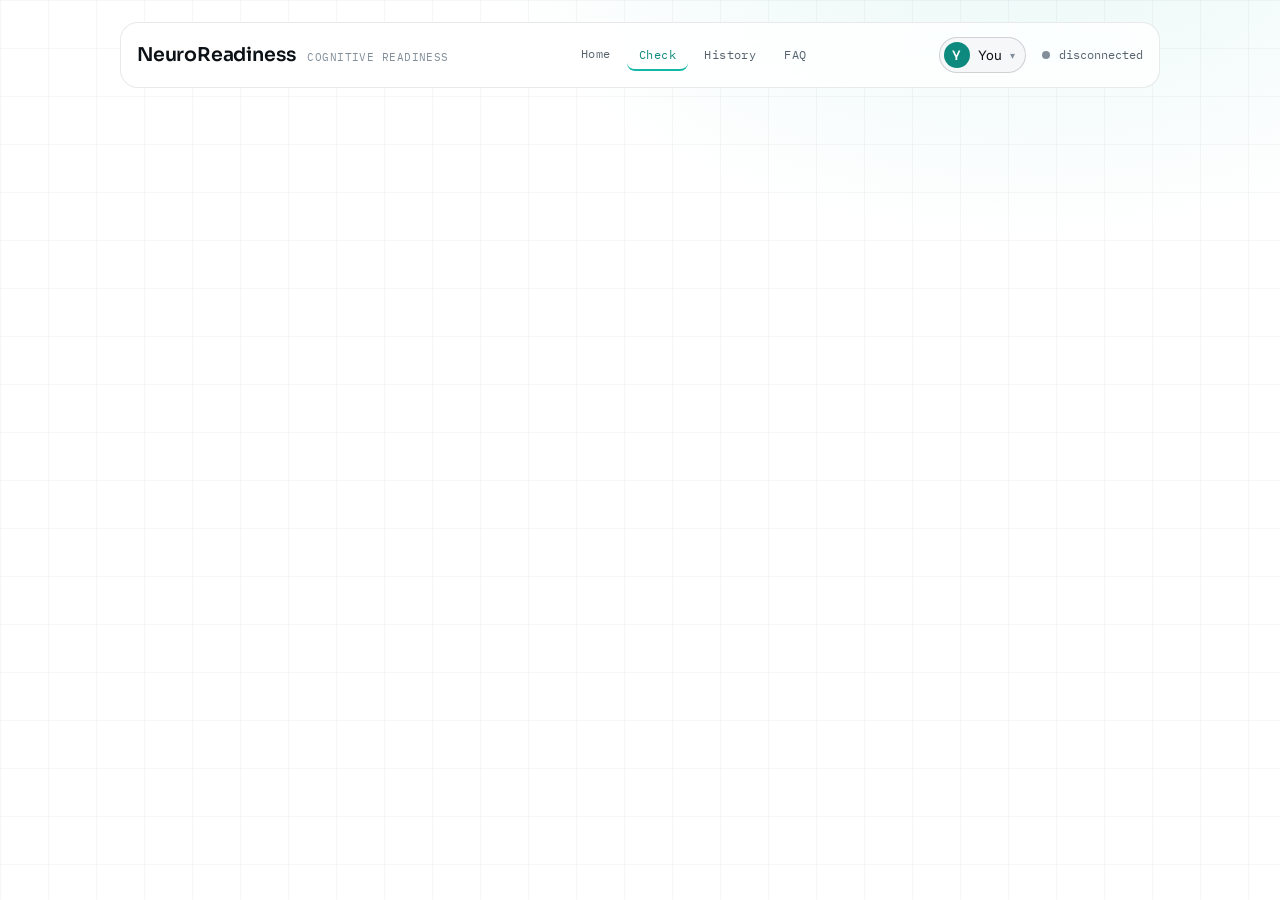
==== commit b786417a: "Deploy: app navigation cohesion" ====
--- a/app.html
+++ b/app.html
@@ -23,12 +23,12 @@
 
     <!-- Top bar -->
     <header class="topbar">
-      <button class="brand" data-nav="overview" title="Overview">
+      <a class="brand" href="index.html" title="Home">
         <h1>NeuroReadiness</h1>
         <span class="tag">cognitive readiness</span>
-      </button>
+      </a>
       <nav class="topnav">
-        <button class="nav-link" data-nav="overview">Overview</button>
+        <a class="nav-link" href="index.html">Home</a>
         <button class="nav-link active" data-nav="check">Check</button>
         <button class="nav-link" data-nav="history">History</button>
         <button class="nav-link" data-nav="faq">FAQ</button>
@@ -91,55 +91,6 @@
       </div>
     </section>
 
-    <!-- SCREEN: overview / landing -->
-    <section class="screen hidden" id="screen-overview">
-      <div class="hero">
-        <div class="hero-eyebrow">cognitive-readiness instrument · runs in your browser</div>
-        <h2 class="hero-title">Know whether your head is actually in the game.</h2>
-        <p class="hero-lede">
-          Three short cognitive tasks plus a pulse sensor, fused into readiness scores —
-          and, before anything else, a <strong>data-confidence</strong> score that tells you
-          how much to trust the rest. A number from a bad signal is worse than no number at all.
-        </p>
-        <div class="hero-actions">
-          <button class="btn btn-primary" data-nav="check">Run a check</button>
-          <button class="btn btn-ghost" data-nav="faq">How it works</button>
-        </div>
-        <div class="hero-note" id="source-privacy-note">No account, no upload: session data stays on your device.</div>
-      </div>
-
-      <div class="loop-grid">
-        <div class="loop-card">
-          <div class="loop-num">1</div>
-          <h3>Check your fit</h3>
-          <p>Place the sensor; the session refuses to start until the live signal holds clean for a few seconds. Bad placement never becomes a bad score.</p>
-        </div>
-        <div class="loop-card">
-          <div class="loop-num">2</div>
-          <h3>Run three tasks</h3>
-          <p>PVT (reaction time), Stroop (inhibition), 2-back (working memory) — a few minutes total — while heart rate, an HRV proxy and electrodermal arousal context are captured.</p>
-        </div>
-        <div class="loop-card">
-          <div class="loop-num">3</div>
-          <h3>Read the trend</h3>
-          <p>Scores save per person and chart over time against your own baseline. The value compounds: the more you log, the more it tells you about you.</p>
-        </div>
-      </div>
-
-      <div class="thesis card">
-        <h3>The honesty is the product</h3>
-        <p>
-          NeuroReadiness measures cognition and peripheral physiology. It does
-          <strong>not</strong> measure cerebral blood flow, it is <strong>not a medical device</strong>,
-          and it never claims either. When a signal is uncertain the interface visibly distrusts
-          itself — the console desaturates and the waveform turns amber — and the confidence score
-          drops rather than the app pretending. The experimental temple placement is superficial
-          skin perfusion only, and is confidence-capped on purpose.
-        </p>
-        <button class="link-btn" data-nav="faq">Read what each test can and can't tell you →</button>
-      </div>
-    </section>
-
     <!-- SCREEN: setup -->
     <section class="screen hidden" id="screen-setup">
       <div class="card">
--- a/css/styles.css
+++ b/css/styles.css
@@ -92,7 +92,7 @@
   gap: 12px;
 }
 
-.brand { display: flex; align-items: baseline; gap: 12px; background: none; border: none; padding: 0; cursor: pointer; text-align: left; color: inherit; }
+.brand { display: flex; align-items: baseline; gap: 12px; background: none; border: none; padding: 0; cursor: pointer; text-align: left; color: inherit; text-decoration: none; }
 .brand:hover h1 { color: var(--teal-ink); }
 .brand h1 {
   font-family: var(--display);
@@ -476,6 +476,7 @@
 /* Top nav */
 .topnav { display: flex; gap: 4px; }
 .nav-link {
+  display: inline-flex; align-items: center; text-decoration: none;
   font-family: var(--mono); font-size: 12px; letter-spacing: 0.04em;
   background: none; border: none; color: var(--muted);
   padding: 6px 12px; cursor: pointer; border-radius: 8px;
